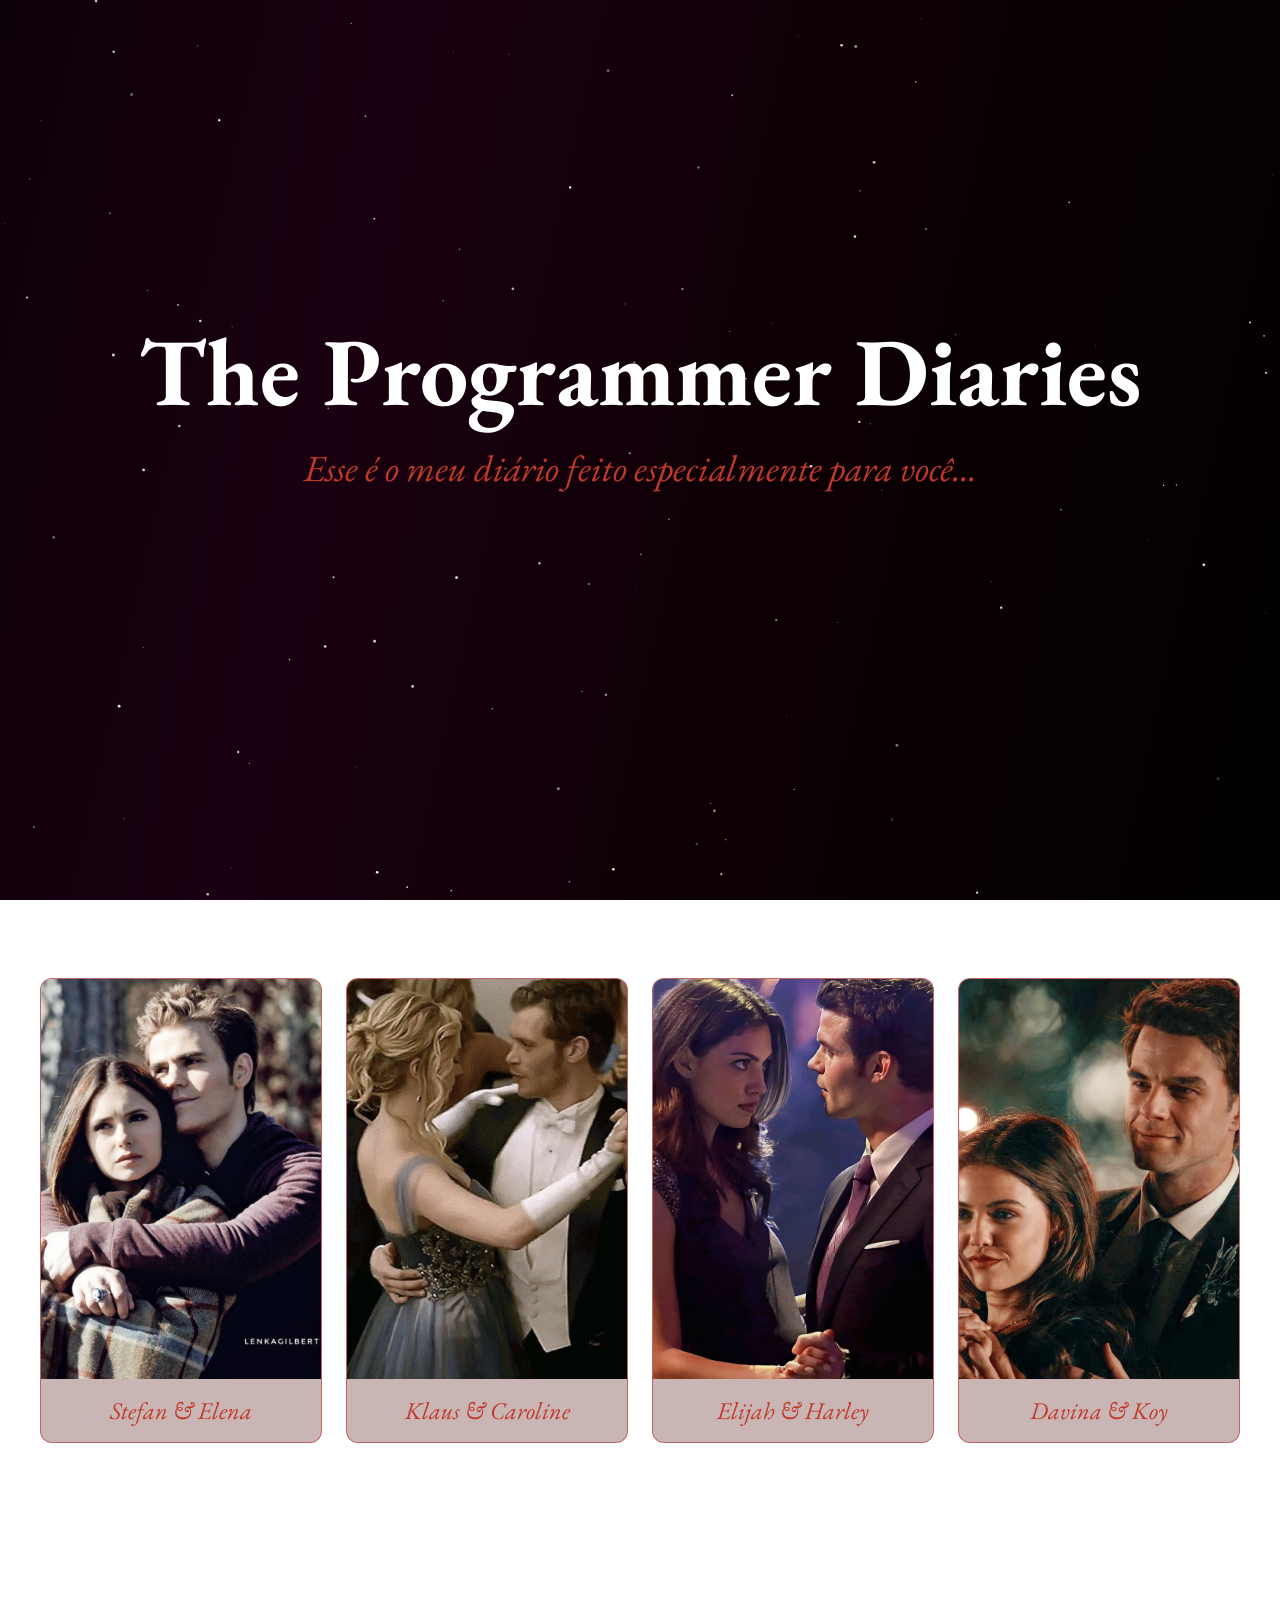
==== index.html @ 92561da3 "alteração para subir o site no ar" ====
<!DOCTYPE html>
    <html lang="pt-br">
    <head>
        <link href="https://fonts.googleapis.com/css2?family=Cormorant+Upright:ital,wght@0,400;1,400&display=swap" rel="stylesheet">
        <link rel="preconnect" href="https://fonts.googleapis.com">
        <link rel="preconnect" href="https://fonts.gstatic.com" crossorigin>
        <link href="https://fonts.googleapis.com/css2?family=EB+Garamond:ital,wght@0,400..800;1,400..800&display=swap" rel="stylesheet">
        <meta charset="UTF-8">
        <meta name="viewport" content="width=device-width, initial-scale=1.0">
        <title>The Vampire Diaries</title>
        <link rel="stylesheet" href="../style/style.css">
    </head>
    <body>
        <canvas id="canvas"></canvas>

        <div class="pagina">

            <div class="titulo">
                <h1>The Programmer Diaries</h1>
                <p class="subtitulo">Esse é o meu diário feito especialmente para você...</p>
            </div>

            <div class="cards">

                <div class="card" data-nome="Stefan & Elena" data-frase="Eu vivia como o Stefan, carregando uma eternidade de culpa, era algo que eu já havia aceitado e que viveria assim até o dia em que eu morresse. Mas você foi uma luz no fim do túnel, algo que me fez deixar meu lado estripador no passado e me fez querer retomar minha humanidade. " data-img="../src/aaeab589db3d82ce3978d9ee8c9a71b1.jpg">
                    <img src="../src/aaeab589db3d82ce3978d9ee8c9a71b1.jpg" alt="Stefan & Elena">
                    <div class="card-info">
                        <h2>Stefan & Elena</h2>
                    </div>
                </div>

                <div class="card" data-nome="Klaus & Caroline" data-frase="Eu vivia como o Klaus, com mais de mil anos de existência, fui um ser temido e poderoso, tive tudo a minha vontade... Até conhecer você. Percebi que não poderia tê-la como bem entendesse, precisaria mudar para algo melhor do que sou hoje, não como um ser sobrenatural, mas como um humano." data-img="../src/8bc960290d0fc2e37c0245216d3d1296.jpg">
                    <img src="../src/8bc960290d0fc2e37c0245216d3d1296.jpg" alt="Klaus & Caroline">
                    <div class="card-info">
                        <h2>Klaus & Caroline</h2>
                    </div>
                </div>

                <div class="card" data-nome="Elijah & Harley" data-frase="Eu vivia como o Elijah, o mais nobre entre os Originais. Vivi muito tempo transformando pessoas em peões e controlando minhas emoções, palavras e impulsos. Até conhecer você, que quebrou minha armadura aos poucos. Me vi me tornando algo novo que jamais poderia imaginar ser — você me ensinou a amar e a proteger aquilo que me é importante." data-img="../src/7e198089a83400742d4eca5a933eb7bc.jpg">
                    <img src="../src/7e198089a83400742d4eca5a933eb7bc.jpg" alt="Elijah & Hayley">
                    <div class="card-info">
                        <h2>Elijah & Harley</h2>
                    </div>
                </div>

                <div class="card" data-nome="Davina & Kol" data-frase="Eu vivia como o Kol, o Original problemático da família que ninguém levava a sério, vivi sendo uma pessoa em quem ninguém poderia sequer confiar. Mas ao te conhecer, percebi que não estava sozinho nesse mundo. Você enxergou um Kol que ninguém mais enxergaria — não o caos que sempre me acompanhava, mas a pessoa por trás dele, alguém que há muito tempo só queria ser amado e levado a sério." data-img="../src/e252a35f393a559283a7852877ebd807.jpg">
                    <img src="../src/e252a35f393a559283a7852877ebd807.jpg" alt="Davina & Kol">
                    <div class="card-info">
                        <h2>Davina & Koy</h2>
                    </div>
                </div>

            </div>

        </div>

        <div class="modal" id="modal">
            <div class="modal-conteudo">
                <button class="modal-fechar" id="modalFechar">✕</button>
                <img id="modalImg">
                <div class="modal-texto">
                    <h2 id="modalNome"></h2>
                    <p id="modalFrase"></p>
                </div>
            </div>
        </div>

        <script src="../backend/script.js"></script>
    </body>
    </html>
---- style/style.css ----
body {
    margin: 0;
    font-family: 'EB Garamond', serif;
    overflow-x: hidden;
}

canvas {
    position: fixed;
    top: 0;
    left: 0;
    width: 100%;
    height: 100%;
    z-index: 0;
}

.pagina {
    position: relative;
    z-index: 1;
    display: flex;
    flex-direction: column;
    align-items: center;
}

.titulo {
    margin-top: 40px;
    height: 80vh;
    display: flex;
    flex-direction: column;
    align-items: center;
    justify-content: center;
    text-align: center;
    padding: 0 20px;
    box-sizing: border-box;
}

.titulo h1 {
    color: #ffffff;
    font-size: 6rem;
    margin: 0 0 10px 0;
    opacity: 0;
    transform: translateY(-20px);
    transition: opacity 0.8s ease, transform 0.8s ease;
}

.titulo h1.visivel {
    opacity: 1;
    transform: translateY(0);
}

.subtitulo {
    color: #c0392b;
    font-size: 2.3rem;
    font-style: italic;
    margin: 0;
    opacity: 0;
    transform: translateY(-20px);
    transition: opacity 0.8s ease, transform 0.8s ease;
}

.subtitulo.visivel {
    opacity: 1;
    transform: translateY(0);
}

/* Cards */
.cards {
    min-height: 100vh;
    display: flex;
    flex-direction: row;
    align-items: center;
    justify-content: center;
    gap: 24px;
    width: 100%;
    padding: 60px 20px;
    box-sizing: border-box;
    flex-wrap: wrap;
}

.card {
    width: 280px;
    border: 1px solid rgba(180, 20, 20, 0.5);
    border-radius: 12px;
    overflow: hidden;
    background: rgba(80, 10, 10, 0.3);
    opacity: 0;
    transform: translateY(40px);
    transition: opacity 0.7s ease, transform 0.5s cubic-bezier(0.34, 1.56, 0.64, 1), border-color 0.3s ease, box-shadow 0.3s ease;
    cursor: pointer;
}

.card.visivel {
    opacity: 1;
    transform: translateY(0);
}

.card:hover {
    transform: translateY(-8px);
    border-color: rgba(200, 30, 30, 0.9);
}

.card.selecionado {
    transform: translateY(-20px) !important;
    border-color: rgba(200, 30, 30, 0.9);
    box-shadow: 0 0 30px rgba(180, 20, 20, 0.5);
}

.card img {
    width: 100%;
    height: 400px;
    object-fit: cover;
    display: block;
}

.card-info {
    padding: 16px;
    text-align: center;
}

.card-info h2 {
    color: #c0392b;
    margin: 0;
    font-size: 1.5rem;
    font-weight: 400;
    font-style: italic;
}



/* Modal */
.modal {
    position: fixed;
    top: 0;
    left: 0;
    width: 100%;
    height: 100%;
    background: rgba(0, 0, 0, 0);
    z-index: 10;
    display: flex;
    align-items: center;
    justify-content: center;
    pointer-events: none;
    transition: background 0.4s ease;
}

.modal.aberto {
    background: rgba(0, 0, 0, 0.85);
    pointer-events: all;
}

.modal-conteudo {
    position: relative;
    border: 1px solid rgba(180, 20, 20, 0.6);
    border-radius: 12px;
    overflow: hidden;
    background: rgba(20, 5, 5, 0.95);

    display: flex;
    flex-direction: row;

    width: 700px;          /* 🔥 tamanho FIXO */
    height: 600px;         /* 🔥 tamanho FIXO */

    opacity: 0;
    transform: scale(0.9);
    transition: all 0.4s cubic-bezier(0.34, 1.56, 0.64, 1);

    
    top: auto !important;
    left: auto !important;
    right: auto !important;
    bottom: auto !important;
}


.modal.aberto .modal-conteudo {
    opacity: 1;
}

.modal-fechar {
    position: absolute;
    top: 12px;
    right: 16px;
    background: none;
    border: none;
    color: #c0392b;
    font-size: 1.2rem;
    cursor: pointer;
    z-index: 1;
}

.modal-conteudo img {
    width: 50%;
    height: 100%;
    object-fit: cover;
}

.modal-conteudo h2 {
    color: #ffffff;
    font-size: 2.0rem;
    
    font-weight: bold;
    font-style: italic;
    margin: 20px 0 10px 0;
}

.modal-conteudo p {
    color: #c0392b;
    font-size: 1.3rem;
    font-style: italic;
    font-weight: bold;
    padding: 0 24px 28px 30px;
    margin: 0;
    line-height: 1.3;
}

.modal-texto {
    width: 50%;
    display: flex;
    flex-direction: column;
    align-items: center;
    justify-content: center;
    padding: 24px;
    box-sizing: border-box;
    text-align: center;
    overflow-y: auto;
}



/* Carta */
.carta-secao {
    min-height: 100vh;
    display: flex;
    align-items: center;
    justify-content: center;
    padding: 60px 20px;
    box-sizing: border-box;
}

.carta {
    width: 800px;
    min-height: 500px;
    background: #f5e6c8;
    border-radius: 4px;
    padding: 0px 60px;
    box-sizing: border-box;
    box-shadow: 0 0 40px rgba(0, 0, 0, 0.8), inset 0 0 80px rgba(180, 120, 50, 0.2);
    opacity: 0;
    transform: translateY(40px);
    transition: opacity 0.8s ease, transform 0.8s ease;
    background-image:
        repeating-linear-gradient(
            transparent,
            transparent 39px,
            rgba(180, 120, 50, 0.3) 39px,
            rgba(180, 120, 50, 0.3) 40px
        );
    line-height: 40px;
}

.carta.visivel {
    opacity: 1;
    transform: translateY(0);
}

.carta-texto {
    font-family: 'Cormorant Upright', serif;
    font-size: 1.4rem;
    color: #1a0000;
    line-height: 40px;
    margin: 0;
    padding-top: 8px;
    white-space: pre-wrap;
    font-style: italic;
}

/* Tablet */
@media (max-width: 1100px) {
    .titulo h1 {
        font-size: 4rem;
    }

    .subtitulo {
        font-size: 1.6rem;
    }

    .cards {
        gap: 16px;
    }

    .card {
        width: 220px;
    }

    .card img {
        height: 300px;
    }

    .carta {
        width: 90%;
        padding: 0 40px;
    }
}

/* Mobile */
@media (max-width: 768px) {
    .titulo h1 {
        font-size: 2.8rem;
    }

    .subtitulo {
        font-size: 1.2rem;
    }

    .cards {
        flex-direction: column;
        align-items: center;
        gap: 20px;
        min-height: unset;
        padding: 40px 20px;
    }

    .card {
        width: 85%;
        max-width: 360px;
    }

    .card img {
        height: 260px;
    }

    /* Modal em coluna no mobile */
    .modal-conteudo {
        flex-direction: column;
        width: 90% !important;
        height: auto !important;
        top: 50% !important;
        left: 50% !important;
        transform: translate(-50%, -50%) !important;
    }

    .modal-conteudo img {
        width: 100%;
        height: 220px;
    }

    .modal-texto {
        width: 100%;
        padding: 20px;
    }

    .modal-conteudo h2 {
        font-size: 1.4rem;
    }

    .modal-conteudo p {
        font-size: 1rem;
        padding: 0 16px 20px 16px;
    }

    .carta {
        width: 95%;
        padding: 0 24px;
    }

    .carta-texto {
        font-size: 1.1rem;
        line-height: 40px;
    }
}

/* Mobile pequeno */
@media (max-width: 480px) {
    .titulo h1 {
        font-size: 2rem;
    }

    .subtitulo {
        font-size: 1rem;
    }

    .card {
        width: 95%;
    }

    .carta-texto {
        font-size: 1rem;
    }
}
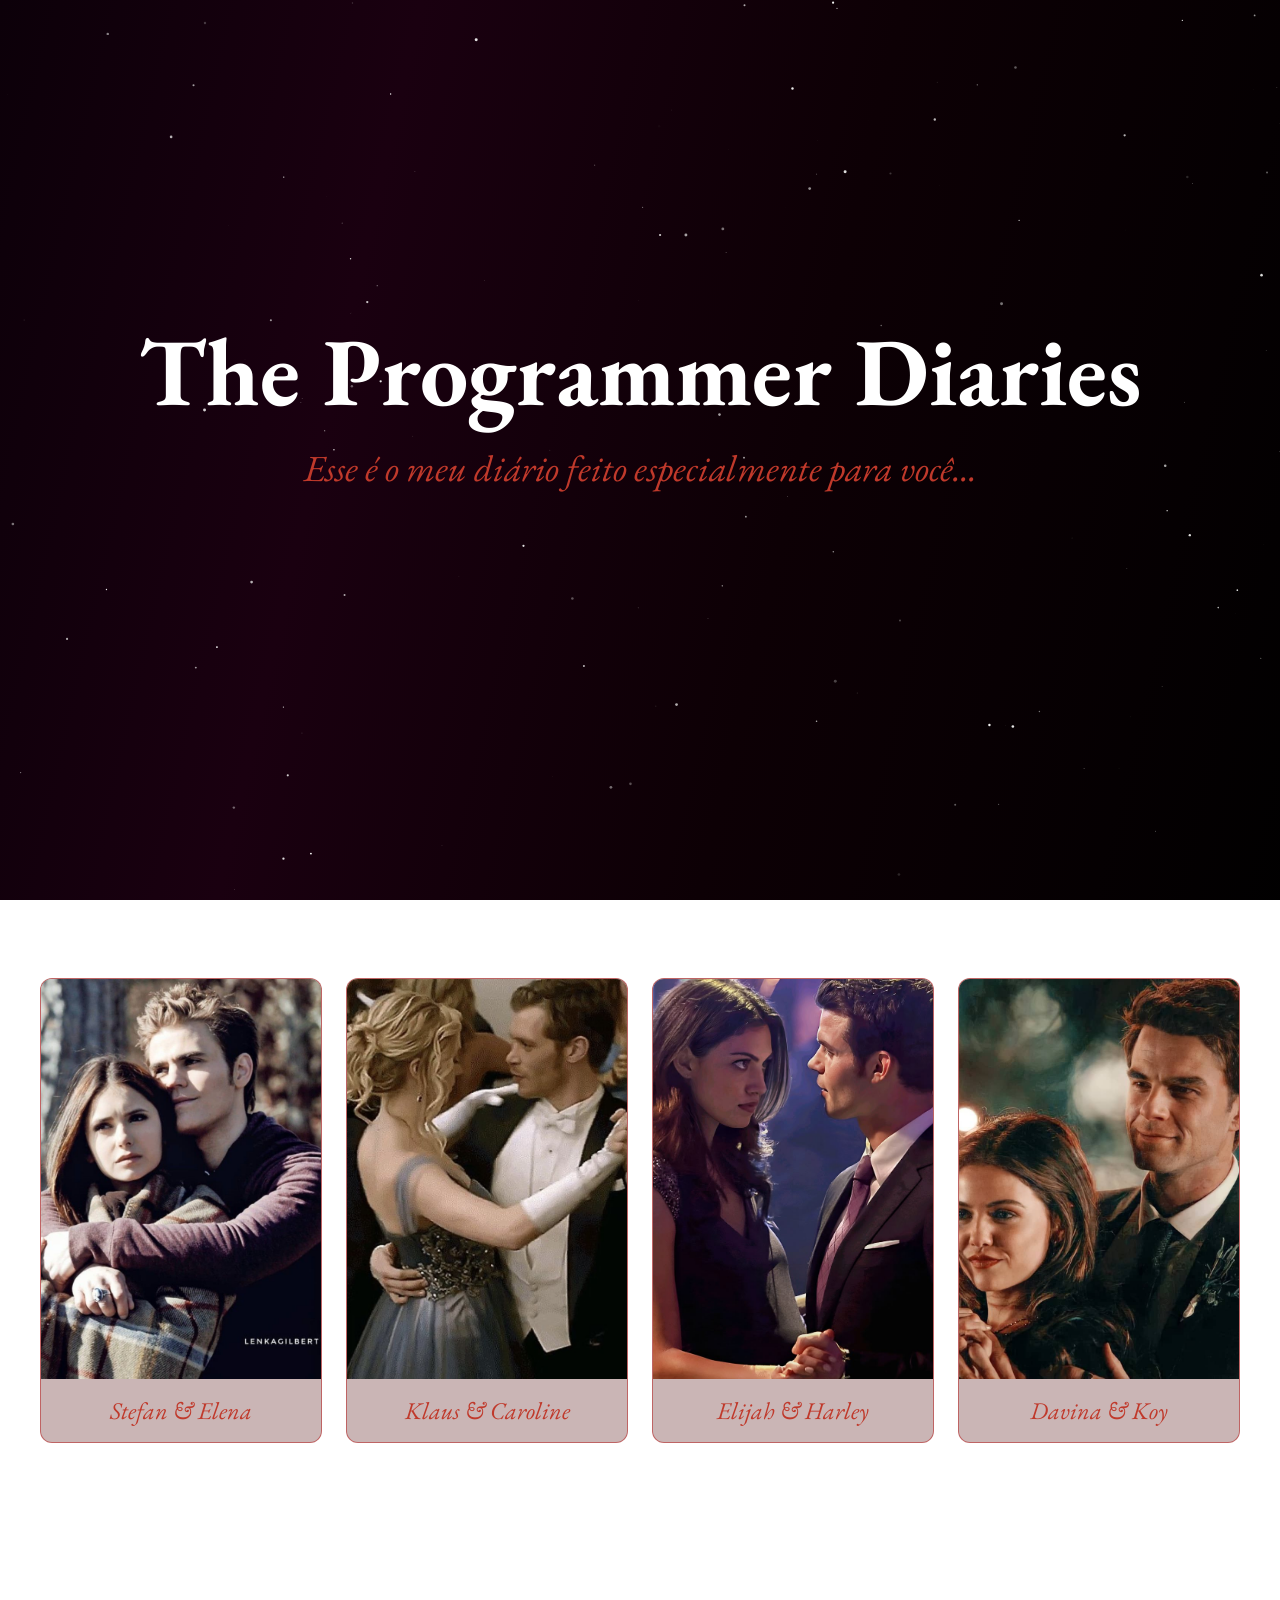
==== commit fd822acd: "pronto para subir" ====
--- a/index.html
+++ b/index.html
@@ -8,7 +8,7 @@
         <meta charset="UTF-8">
         <meta name="viewport" content="width=device-width, initial-scale=1.0">
         <title>The Vampire Diaries</title>
-        <link rel="stylesheet" href="../style/style.css">
+        <link rel="stylesheet" href="style.css">
     </head>
     <body>
         <canvas id="canvas"></canvas>
@@ -65,6 +65,6 @@
             </div>
         </div>
 
-        <script src="../backend/script.js"></script>
+        <script src="script.js"></script>
     </body>
     </html>
--- a/style.css
+++ b/style.css
@@ -0,0 +1,389 @@
+body {
+    margin: 0;
+    font-family: 'EB Garamond', serif;
+    overflow-x: hidden;
+}
+
+canvas {
+    position: fixed;
+    top: 0;
+    left: 0;
+    width: 100%;
+    height: 100%;
+    z-index: 0;
+}
+
+.pagina {
+    position: relative;
+    z-index: 1;
+    display: flex;
+    flex-direction: column;
+    align-items: center;
+}
+
+.titulo {
+    margin-top: 40px;
+    height: 80vh;
+    display: flex;
+    flex-direction: column;
+    align-items: center;
+    justify-content: center;
+    text-align: center;
+    padding: 0 20px;
+    box-sizing: border-box;
+}
+
+.titulo h1 {
+    color: #ffffff;
+    font-size: 6rem;
+    margin: 0 0 10px 0;
+    opacity: 0;
+    transform: translateY(-20px);
+    transition: opacity 0.8s ease, transform 0.8s ease;
+}
+
+.titulo h1.visivel {
+    opacity: 1;
+    transform: translateY(0);
+}
+
+.subtitulo {
+    color: #c0392b;
+    font-size: 2.3rem;
+    font-style: italic;
+    margin: 0;
+    opacity: 0;
+    transform: translateY(-20px);
+    transition: opacity 0.8s ease, transform 0.8s ease;
+}
+
+.subtitulo.visivel {
+    opacity: 1;
+    transform: translateY(0);
+}
+
+/* Cards */
+.cards {
+    min-height: 100vh;
+    display: flex;
+    flex-direction: row;
+    align-items: center;
+    justify-content: center;
+    gap: 24px;
+    width: 100%;
+    padding: 60px 20px;
+    box-sizing: border-box;
+    flex-wrap: wrap;
+}
+
+.card {
+    width: 280px;
+    border: 1px solid rgba(180, 20, 20, 0.5);
+    border-radius: 12px;
+    overflow: hidden;
+    background: rgba(80, 10, 10, 0.3);
+    opacity: 0;
+    transform: translateY(40px);
+    transition: opacity 0.7s ease, transform 0.5s cubic-bezier(0.34, 1.56, 0.64, 1), border-color 0.3s ease, box-shadow 0.3s ease;
+    cursor: pointer;
+}
+
+.card.visivel {
+    opacity: 1;
+    transform: translateY(0);
+}
+
+.card:hover {
+    transform: translateY(-8px);
+    border-color: rgba(200, 30, 30, 0.9);
+}
+
+.card.selecionado {
+    transform: translateY(-20px) !important;
+    border-color: rgba(200, 30, 30, 0.9);
+    box-shadow: 0 0 30px rgba(180, 20, 20, 0.5);
+}
+
+.card img {
+    width: 100%;
+    height: 400px;
+    object-fit: cover;
+    display: block;
+}
+
+.card-info {
+    padding: 16px;
+    text-align: center;
+}
+
+.card-info h2 {
+    color: #c0392b;
+    margin: 0;
+    font-size: 1.5rem;
+    font-weight: 400;
+    font-style: italic;
+}
+
+
+
+/* Modal */
+.modal {
+    position: fixed;
+    top: 0;
+    left: 0;
+    width: 100%;
+    height: 100%;
+    background: rgba(0, 0, 0, 0);
+    z-index: 10;
+    display: flex;
+    align-items: center;
+    justify-content: center;
+    pointer-events: none;
+    transition: background 0.4s ease;
+}
+
+.modal.aberto {
+    background: rgba(0, 0, 0, 0.85);
+    pointer-events: all;
+}
+
+.modal-conteudo {
+    position: relative;
+    border: 1px solid rgba(180, 20, 20, 0.6);
+    border-radius: 12px;
+    overflow: hidden;
+    background: rgba(20, 5, 5, 0.95);
+
+    display: flex;
+    flex-direction: row;
+
+    width: 700px;          /* 🔥 tamanho FIXO */
+    height: 600px;         /* 🔥 tamanho FIXO */
+
+    opacity: 0;
+    transform: scale(0.9);
+    transition: all 0.4s cubic-bezier(0.34, 1.56, 0.64, 1);
+
+    
+    top: auto !important;
+    left: auto !important;
+    right: auto !important;
+    bottom: auto !important;
+}
+
+
+.modal.aberto .modal-conteudo {
+    opacity: 1;
+}
+
+.modal-fechar {
+    position: absolute;
+    top: 12px;
+    right: 16px;
+    background: none;
+    border: none;
+    color: #c0392b;
+    font-size: 1.2rem;
+    cursor: pointer;
+    z-index: 1;
+}
+
+.modal-conteudo img {
+    width: 50%;
+    height: 100%;
+    object-fit: cover;
+}
+
+.modal-conteudo h2 {
+    color: #ffffff;
+    font-size: 2.0rem;
+    
+    font-weight: bold;
+    font-style: italic;
+    margin: 20px 0 10px 0;
+}
+
+.modal-conteudo p {
+    color: #c0392b;
+    font-size: 1.3rem;
+    font-style: italic;
+    font-weight: bold;
+    padding: 0 24px 28px 30px;
+    margin: 0;
+    line-height: 1.3;
+}
+
+.modal-texto {
+    width: 50%;
+    display: flex;
+    flex-direction: column;
+    align-items: center;
+    justify-content: center;
+    padding: 24px;
+    box-sizing: border-box;
+    text-align: center;
+    overflow-y: auto;
+}
+
+
+
+/* Carta */
+.carta-secao {
+    min-height: 100vh;
+    display: flex;
+    align-items: center;
+    justify-content: center;
+    padding: 60px 20px;
+    box-sizing: border-box;
+}
+
+.carta {
+    width: 800px;
+    min-height: 500px;
+    background: #f5e6c8;
+    border-radius: 4px;
+    padding: 0px 60px;
+    box-sizing: border-box;
+    box-shadow: 0 0 40px rgba(0, 0, 0, 0.8), inset 0 0 80px rgba(180, 120, 50, 0.2);
+    opacity: 0;
+    transform: translateY(40px);
+    transition: opacity 0.8s ease, transform 0.8s ease;
+    background-image:
+        repeating-linear-gradient(
+            transparent,
+            transparent 39px,
+            rgba(180, 120, 50, 0.3) 39px,
+            rgba(180, 120, 50, 0.3) 40px
+        );
+    line-height: 40px;
+}
+
+.carta.visivel {
+    opacity: 1;
+    transform: translateY(0);
+}
+
+.carta-texto {
+    font-family: 'Cormorant Upright', serif;
+    font-size: 1.4rem;
+    color: #1a0000;
+    line-height: 40px;
+    margin: 0;
+    padding-top: 8px;
+    white-space: pre-wrap;
+    font-style: italic;
+}
+
+/* Tablet */
+@media (max-width: 1100px) {
+    .titulo h1 {
+        font-size: 4rem;
+    }
+
+    .subtitulo {
+        font-size: 1.6rem;
+    }
+
+    .cards {
+        gap: 16px;
+    }
+
+    .card {
+        width: 220px;
+    }
+
+    .card img {
+        height: 300px;
+    }
+
+    .carta {
+        width: 90%;
+        padding: 0 40px;
+    }
+}
+
+/* Mobile */
+@media (max-width: 768px) {
+    .titulo h1 {
+        font-size: 2.8rem;
+    }
+
+    .subtitulo {
+        font-size: 1.2rem;
+    }
+
+    .cards {
+        flex-direction: column;
+        align-items: center;
+        gap: 20px;
+        min-height: unset;
+        padding: 40px 20px;
+    }
+
+    .card {
+        width: 85%;
+        max-width: 360px;
+    }
+
+    .card img {
+        height: 260px;
+    }
+
+    /* Modal em coluna no mobile */
+    .modal-conteudo {
+        flex-direction: column;
+        width: 90% !important;
+        height: auto !important;
+        top: 50% !important;
+        left: 50% !important;
+        transform: translate(-50%, -50%) !important;
+    }
+
+    .modal-conteudo img {
+        width: 100%;
+        height: 220px;
+    }
+
+    .modal-texto {
+        width: 100%;
+        padding: 20px;
+    }
+
+    .modal-conteudo h2 {
+        font-size: 1.4rem;
+    }
+
+    .modal-conteudo p {
+        font-size: 1rem;
+        padding: 0 16px 20px 16px;
+    }
+
+    .carta {
+        width: 95%;
+        padding: 0 24px;
+    }
+
+    .carta-texto {
+        font-size: 1.1rem;
+        line-height: 40px;
+    }
+}
+
+/* Mobile pequeno */
+@media (max-width: 480px) {
+    .titulo h1 {
+        font-size: 2rem;
+    }
+
+    .subtitulo {
+        font-size: 1rem;
+    }
+
+    .card {
+        width: 95%;
+    }
+
+    .carta-texto {
+        font-size: 1rem;
+    }
+}
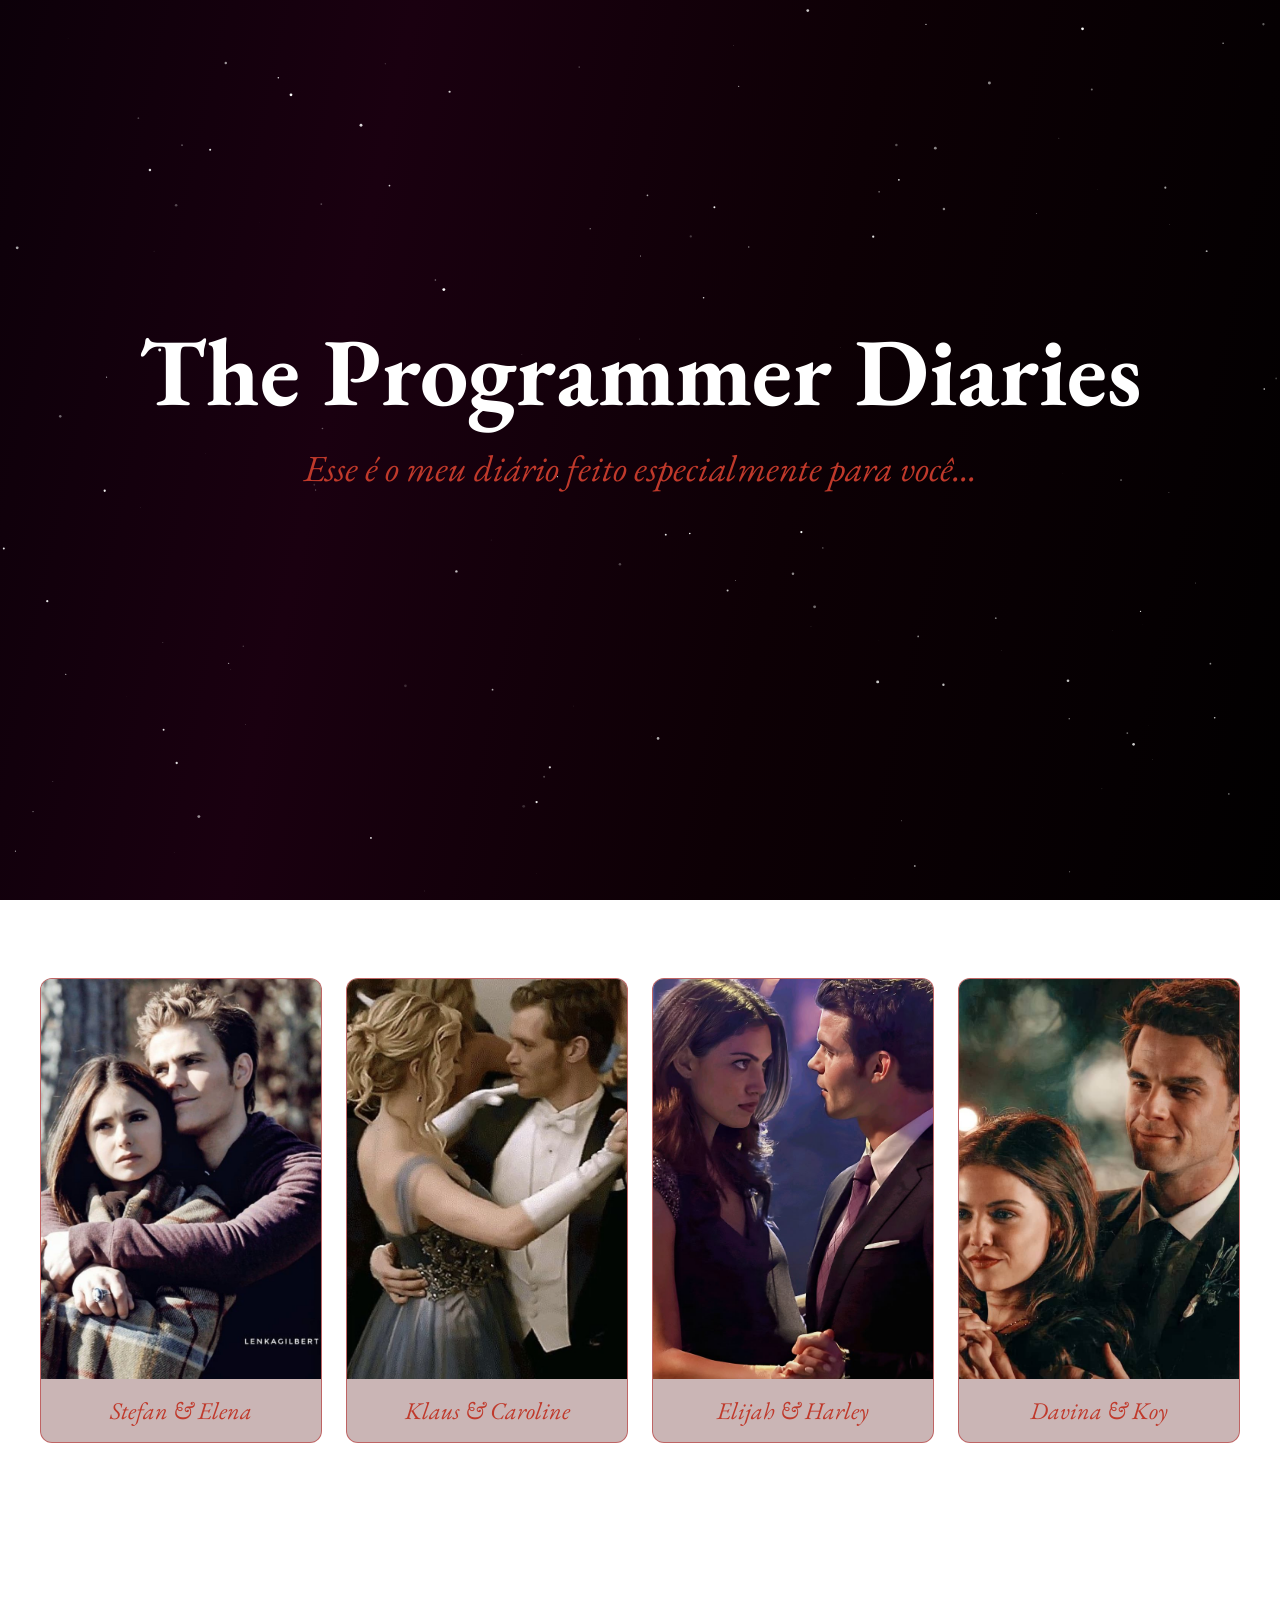
==== commit 354697f5: "imagens resolvidas" ====
--- a/index.html
+++ b/index.html
@@ -22,29 +22,29 @@
 
             <div class="cards">
 
-                <div class="card" data-nome="Stefan & Elena" data-frase="Eu vivia como o Stefan, carregando uma eternidade de culpa, era algo que eu já havia aceitado e que viveria assim até o dia em que eu morresse. Mas você foi uma luz no fim do túnel, algo que me fez deixar meu lado estripador no passado e me fez querer retomar minha humanidade. " data-img="../src/aaeab589db3d82ce3978d9ee8c9a71b1.jpg">
-                    <img src="../src/aaeab589db3d82ce3978d9ee8c9a71b1.jpg" alt="Stefan & Elena">
+                <div class="card" data-nome="Stefan & Elena" data-frase="Eu vivia como o Stefan, carregando uma eternidade de culpa, era algo que eu já havia aceitado e que viveria assim até o dia em que eu morresse. Mas você foi uma luz no fim do túnel, algo que me fez deixar meu lado estripador no passado e me fez querer retomar minha humanidade. " data-img="src/aaeab589db3d82ce3978d9ee8c9a71b1.jpg">
+                    <img src="src/aaeab589db3d82ce3978d9ee8c9a71b1.jpg" alt="Stefan & Elena">
                     <div class="card-info">
                         <h2>Stefan & Elena</h2>
                     </div>
                 </div>
 
-                <div class="card" data-nome="Klaus & Caroline" data-frase="Eu vivia como o Klaus, com mais de mil anos de existência, fui um ser temido e poderoso, tive tudo a minha vontade... Até conhecer você. Percebi que não poderia tê-la como bem entendesse, precisaria mudar para algo melhor do que sou hoje, não como um ser sobrenatural, mas como um humano." data-img="../src/8bc960290d0fc2e37c0245216d3d1296.jpg">
-                    <img src="../src/8bc960290d0fc2e37c0245216d3d1296.jpg" alt="Klaus & Caroline">
+                <div class="card" data-nome="Klaus & Caroline" data-frase="Eu vivia como o Klaus, com mais de mil anos de existência, fui um ser temido e poderoso, tive tudo a minha vontade... Até conhecer você. Percebi que não poderia tê-la como bem entendesse, precisaria mudar para algo melhor do que sou hoje, não como um ser sobrenatural, mas como um humano." data-img="src/8bc960290d0fc2e37c0245216d3d1296.jpg">
+                    <img src="src/8bc960290d0fc2e37c0245216d3d1296.jpg" alt="Klaus & Caroline">
                     <div class="card-info">
                         <h2>Klaus & Caroline</h2>
                     </div>
                 </div>
 
-                <div class="card" data-nome="Elijah & Harley" data-frase="Eu vivia como o Elijah, o mais nobre entre os Originais. Vivi muito tempo transformando pessoas em peões e controlando minhas emoções, palavras e impulsos. Até conhecer você, que quebrou minha armadura aos poucos. Me vi me tornando algo novo que jamais poderia imaginar ser — você me ensinou a amar e a proteger aquilo que me é importante." data-img="../src/7e198089a83400742d4eca5a933eb7bc.jpg">
-                    <img src="../src/7e198089a83400742d4eca5a933eb7bc.jpg" alt="Elijah & Hayley">
+                <div class="card" data-nome="Elijah & Harley" data-frase="Eu vivia como o Elijah, o mais nobre entre os Originais. Vivi muito tempo transformando pessoas em peões e controlando minhas emoções, palavras e impulsos. Até conhecer você, que quebrou minha armadura aos poucos. Me vi me tornando algo novo que jamais poderia imaginar ser — você me ensinou a amar e a proteger aquilo que me é importante." data-img="src/7e198089a83400742d4eca5a933eb7bc.jpg">
+                    <img src="src/7e198089a83400742d4eca5a933eb7bc.jpg" alt="Elijah & Hayley">
                     <div class="card-info">
                         <h2>Elijah & Harley</h2>
                     </div>
                 </div>
 
-                <div class="card" data-nome="Davina & Kol" data-frase="Eu vivia como o Kol, o Original problemático da família que ninguém levava a sério, vivi sendo uma pessoa em quem ninguém poderia sequer confiar. Mas ao te conhecer, percebi que não estava sozinho nesse mundo. Você enxergou um Kol que ninguém mais enxergaria — não o caos que sempre me acompanhava, mas a pessoa por trás dele, alguém que há muito tempo só queria ser amado e levado a sério." data-img="../src/e252a35f393a559283a7852877ebd807.jpg">
-                    <img src="../src/e252a35f393a559283a7852877ebd807.jpg" alt="Davina & Kol">
+                <div class="card" data-nome="Davina & Kol" data-frase="Eu vivia como o Kol, o Original problemático da família que ninguém levava a sério, vivi sendo uma pessoa em quem ninguém poderia sequer confiar. Mas ao te conhecer, percebi que não estava sozinho nesse mundo. Você enxergou um Kol que ninguém mais enxergaria — não o caos que sempre me acompanhava, mas a pessoa por trás dele, alguém que há muito tempo só queria ser amado e levado a sério." data-img="src/e252a35f393a559283a7852877ebd807.jpg">
+                    <img src="src/e252a35f393a559283a7852877ebd807.jpg" alt="Davina & Kol">
                     <div class="card-info">
                         <h2>Davina & Koy</h2>
                     </div>
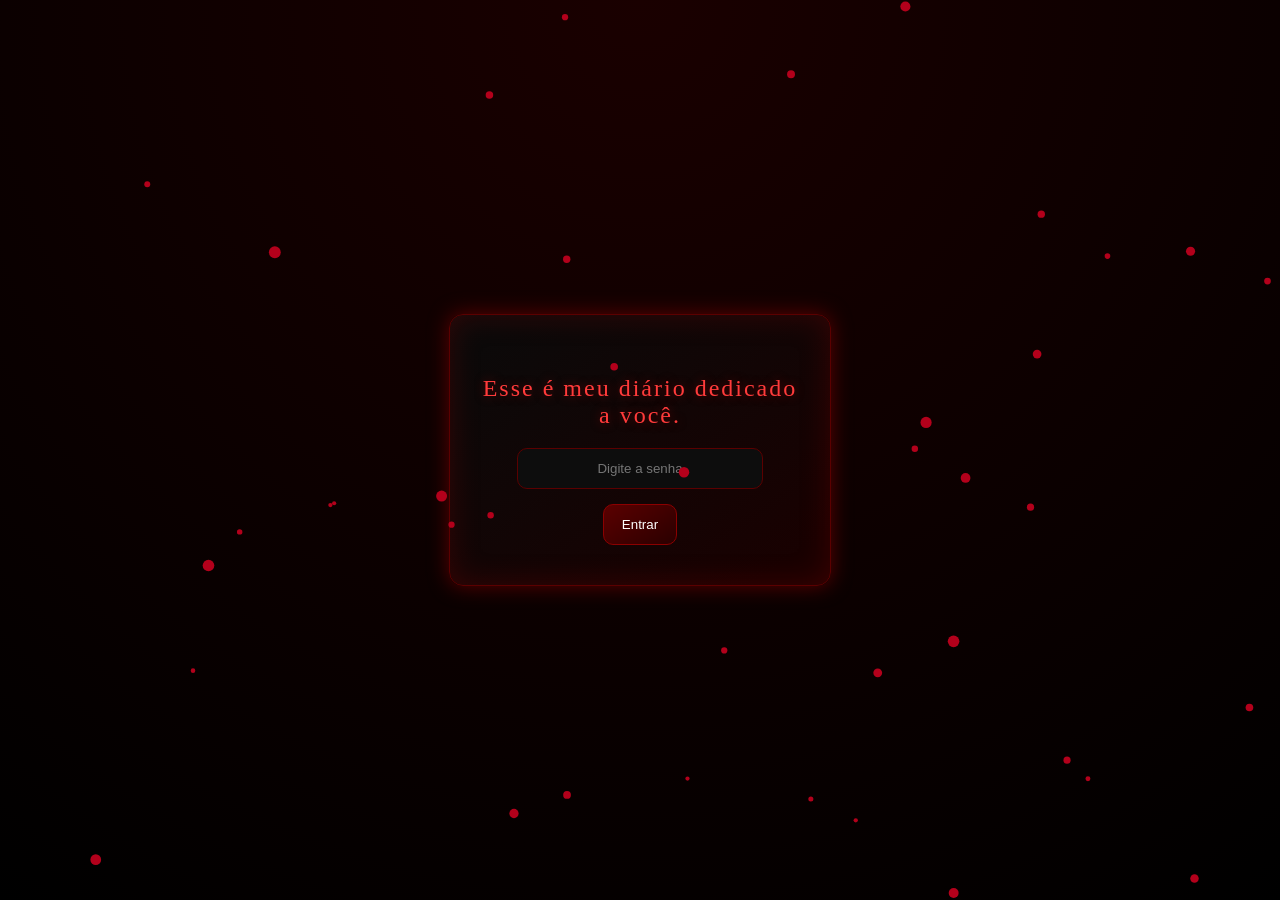
==== commit e7237d69: "teste 2" ====
--- a/index.html
+++ b/index.html
@@ -1,70 +1,60 @@
-    <!DOCTYPE html>
-    <html lang="pt-br">
-    <head>
-        <link href="https://fonts.googleapis.com/css2?family=Cormorant+Upright:ital,wght@0,400;1,400&display=swap" rel="stylesheet">
-        <link rel="preconnect" href="https://fonts.googleapis.com">
-        <link rel="preconnect" href="https://fonts.gstatic.com" crossorigin>
-        <link href="https://fonts.googleapis.com/css2?family=EB+Garamond:ital,wght@0,400..800;1,400..800&display=swap" rel="stylesheet">
-        <meta charset="UTF-8">
-        <meta name="viewport" content="width=device-width, initial-scale=1.0">
-        <title>The Vampire Diaries</title>
-        <link rel="stylesheet" href="style.css">
-    </head>
-    <body>
-        <canvas id="canvas"></canvas>
+<!DOCTYPE html>
+<html lang="pt-br">
+<head>
+    <meta charset="UTF-8">
+    <meta name="viewport" content="width=device-width, initial-scale=1.0">
+    <title>The Programmer Diaries</title>
 
-        <div class="pagina">
+    <link rel="stylesheet" href="/assets/menu.css">
+</head>
 
-            <div class="titulo">
-                <h1>The Programmer Diaries</h1>
-                <p class="subtitulo">Esse é o meu diário feito especialmente para você...</p>
+<body class="login-state">
+
+<canvas id="petalas"></canvas>
+
+<!-- LOGIN -->
+<div class="tela-login" id="login">
+    <h2>Esse é meu diário dedicado a você.</h2>
+
+    <input type="password" id="senha" placeholder="Digite a senha">
+
+    <button onclick="verificar()">Entrar</button>
+</div>
+
+<!-- LIVRO -->
+<div class="livro" id="livro">
+
+    <!-- CAPA -->
+    <div class="capa">
+        <h1 class="book-title">The Programmer Diaries</h1>
+        <p class="subtitulo">diário totalmente dedicado para minha futura esposa!</p>
+    </div>
+
+    <!-- CONTEÚDO -->
+    <div class="conteudo">
+
+        <div class="timeline">
+
+            <div class="entry" data-text="Comecei a escrever este diário. Ainda tudo é novo, mas sinto que isso vai crescer.">
+                <div class="ponto"></div>
+                <div class="date">Dia 3</div>
+                <div class="text"></div>
             </div>
 
-            <div class="cards">
-
-                <div class="card" data-nome="Stefan & Elena" data-frase="Eu vivia como o Stefan, carregando uma eternidade de culpa, era algo que eu já havia aceitado e que viveria assim até o dia em que eu morresse. Mas você foi uma luz no fim do túnel, algo que me fez deixar meu lado estripador no passado e me fez querer retomar minha humanidade. " data-img="src/aaeab589db3d82ce3978d9ee8c9a71b1.jpg">
-                    <img src="src/aaeab589db3d82ce3978d9ee8c9a71b1.jpg" alt="Stefan & Elena">
-                    <div class="card-info">
-                        <h2>Stefan & Elena</h2>
-                    </div>
-                </div>
-
-                <div class="card" data-nome="Klaus & Caroline" data-frase="Eu vivia como o Klaus, com mais de mil anos de existência, fui um ser temido e poderoso, tive tudo a minha vontade... Até conhecer você. Percebi que não poderia tê-la como bem entendesse, precisaria mudar para algo melhor do que sou hoje, não como um ser sobrenatural, mas como um humano." data-img="src/8bc960290d0fc2e37c0245216d3d1296.jpg">
-                    <img src="src/8bc960290d0fc2e37c0245216d3d1296.jpg" alt="Klaus & Caroline">
-                    <div class="card-info">
-                        <h2>Klaus & Caroline</h2>
-                    </div>
-                </div>
-
-                <div class="card" data-nome="Elijah & Harley" data-frase="Eu vivia como o Elijah, o mais nobre entre os Originais. Vivi muito tempo transformando pessoas em peões e controlando minhas emoções, palavras e impulsos. Até conhecer você, que quebrou minha armadura aos poucos. Me vi me tornando algo novo que jamais poderia imaginar ser — você me ensinou a amar e a proteger aquilo que me é importante." data-img="src/7e198089a83400742d4eca5a933eb7bc.jpg">
-                    <img src="src/7e198089a83400742d4eca5a933eb7bc.jpg" alt="Elijah & Hayley">
-                    <div class="card-info">
-                        <h2>Elijah & Harley</h2>
-                    </div>
-                </div>
-
-                <div class="card" data-nome="Davina & Kol" data-frase="Eu vivia como o Kol, o Original problemático da família que ninguém levava a sério, vivi sendo uma pessoa em quem ninguém poderia sequer confiar. Mas ao te conhecer, percebi que não estava sozinho nesse mundo. Você enxergou um Kol que ninguém mais enxergaria — não o caos que sempre me acompanhava, mas a pessoa por trás dele, alguém que há muito tempo só queria ser amado e levado a sério." data-img="src/e252a35f393a559283a7852877ebd807.jpg">
-                    <img src="src/e252a35f393a559283a7852877ebd807.jpg" alt="Davina & Kol">
-                    <div class="card-info">
-                        <h2>Davina & Koy</h2>
-                    </div>
-                </div>
-
+            <div class="entry" data-text="As páginas começaram a ganhar forma. O projeto já parece vivo.">
+                <div class="ponto"></div>
+                <div class="date">Dia 19</div>
+                <div class="text"></div>
             </div>
 
         </div>
 
-        <div class="modal" id="modal">
-            <div class="modal-conteudo">
-                <button class="modal-fechar" id="modalFechar">✕</button>
-                <img id="modalImg">
-                <div class="modal-texto">
-                    <h2 id="modalNome"></h2>
-                    <p id="modalFrase"></p>
-                </div>
-            </div>
-        </div>
+    </div>
 
-        <script src="script.js"></script>
-    </body>
-    </html>+    <a href="capitulo1.html">aaaa</a>
+
+</div>
+
+<script src="/assets/menu.js"></script>
+</body>
+</html>
--- a/assets/menu.css
+++ b/assets/menu.css
@@ -0,0 +1,235 @@
+body {
+    margin: 0;
+    min-height: 100vh;
+
+    background: radial-gradient(circle at top, #1a0000, #000000);
+    font-family: Georgia, serif;
+    color: #f5f5f5;
+
+    overflow-x: hidden;
+}
+
+/* LOGIN */
+body.login-state{
+    display: flex;
+    justify-content: center;
+    align-items: center;
+    overflow: hidden;
+}
+
+/* LIVRO */
+body.book-state{
+    display: block;
+    overflow-y: auto;
+}
+
+/* CANVAS */
+#petalas{
+    position: fixed;
+    inset: 0;
+    width: 100%;
+    height: 100%;
+    pointer-events: none;
+    z-index: 0;
+}
+
+/* LOGIN BOX */
+.tela-login{
+    width: 320px;
+    padding: 40px 30px;
+
+    background: linear-gradient(145deg, #0a0a0a, #1a0000);
+    border: 1px solid #5b0000;
+    border-radius: 14px;
+
+    box-shadow:
+        0 0 20px #5b0000,
+        inset 0 0 30px rgba(139, 0, 0, 0.3);
+
+    text-align: center;
+}
+
+/* LOGIN TEXT */
+h2{
+    color: #ff3b3b;
+    text-shadow: 0 0 10px #5b0000;
+    letter-spacing: 2px;
+    font-weight: normal;
+}
+
+/* INPUT */
+input{
+    padding: 12px;
+    border-radius: 10px;
+    border: 1px solid #5b0000;
+    width: 220px;
+    text-align: center;
+    background: #0d0d0d;
+    color: #fff;
+}
+
+/* BUTTON */
+button{
+    margin-top: 15px;
+    padding: 12px 18px;
+
+    cursor: pointer;
+    background: linear-gradient(145deg, #5b0000, #2a0000);
+    color: white;
+
+    border: 1px solid #8b0000;
+    border-radius: 10px;
+
+    transition: 0.3s;
+}
+
+button:hover{
+    background: #8b0000;
+    box-shadow: 0 0 20px #8b0000;
+}
+
+/* LIVRO */
+.livro{
+    display: none;
+
+    position: relative;
+    z-index: 2;
+
+    width: 100%;
+    max-width: 800px;
+    margin: 0 auto;
+
+    text-align: center;
+}
+
+/* CAPA */
+.capa{
+    height: 100vh;
+
+    display: flex;
+    flex-direction: column;
+    justify-content: center;
+    align-items: center;
+
+    transition: 0.8s ease;
+
+    opacity: 0;
+    transform: translateY(30px);
+}
+
+.capa.show{
+    opacity: 1;
+    transform: translateY(0);
+}
+
+.capa.hide{
+    opacity: 0;
+    transform: translateY(-40px);
+}
+
+/* TITULO */
+.book-title{
+    font-size: 80px;
+    margin: 0;
+
+    animation: softGlow 6s infinite;
+}
+
+/* SUBTITULO */
+.subtitulo{
+    margin-top: 10px;
+    font-size: 1.3rem;
+    font-style: italic;
+    color: #c0392b;
+}
+
+/* CONTEÚDO */
+.conteudo{
+    min-height: 100vh;
+}
+
+/* TIMELINE */
+.timeline{
+    position: relative;
+    display: flex;
+    flex-direction: row;
+    justify-content: center;
+    align-items: center;
+    gap: 120px;
+    margin-top: 80px;
+    padding: 60px 40px;
+}
+
+.timeline::before{
+    content: "";
+    position: absolute;
+    top: 41%;
+    left: 5%;
+    width: 90%;
+    height: 2px;
+    background: #5b0000;
+    transform: translateY(-50%);
+    z-index: 0;
+}
+
+.entry{
+    position: relative;
+    display: flex;
+    flex-direction: column;
+    align-items: center;
+    z-index: 1;
+    cursor: pointer;
+    opacity: 0;
+    transform: translateY(20px);
+    transition: 0.9s ease;
+}
+
+.entry.show{
+    opacity: 1;
+    transform: translateY(0);
+}
+
+.ponto{
+    width: 16px;
+    height: 16px;
+    background: #8b0000;
+    border-radius: 50%;
+    box-shadow: 0 0 12px #5b0000;
+    transition: 0.3s;
+}
+
+.entry:hover .ponto{
+    background: #ff3b3b;
+    box-shadow: 0 0 20px #ff3b3b;
+}
+
+.date{
+    margin-top: 12px;
+    font-weight: bold;
+    color: #ff3b3b;
+    letter-spacing: 2px;
+    font-size: 1rem;
+}
+
+.text{
+    position: absolute;
+    bottom: 70px;
+    width: 200px;
+    text-align: center;
+    color: #f5f5f5;
+    font-size: 0.95rem;
+    line-height: 1.7;
+    opacity: 0;
+    transition: opacity 0.5s ease;
+    pointer-events: none;
+}
+
+.entry:hover .text{
+    opacity: 0.9;
+}
+
+/* ANIMAÇÃO GLOW */
+@keyframes softGlow{
+    0%,100% { text-shadow: 0 0 10px #5b0000; }
+    50% { text-shadow: 0 0 18px #8b0000; }
+}
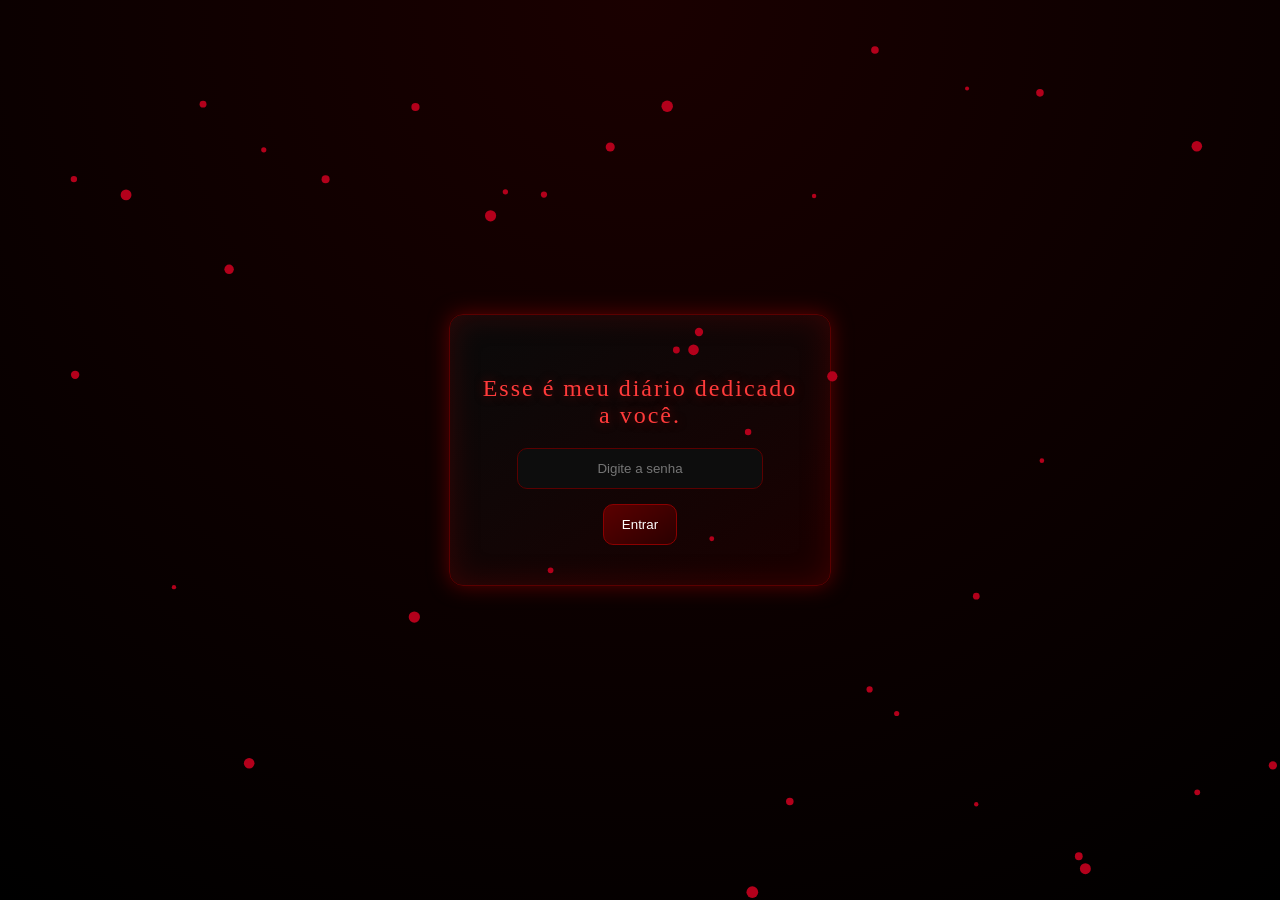
==== commit 18cbefb0: "teste 3" ====
--- a/index.html
+++ b/index.html
@@ -5,7 +5,7 @@
     <meta name="viewport" content="width=device-width, initial-scale=1.0">
     <title>The Programmer Diaries</title>
 
-    <link rel="stylesheet" href="/assets/menu.css">
+    <link rel="stylesheet" href="assets/menu.css">
 </head>
 
 <body class="login-state">
@@ -55,6 +55,6 @@
 
 </div>
 
-<script src="/assets/menu.js"></script>
+<script src="assets/menu.js"></script>
 </body>
 </html>
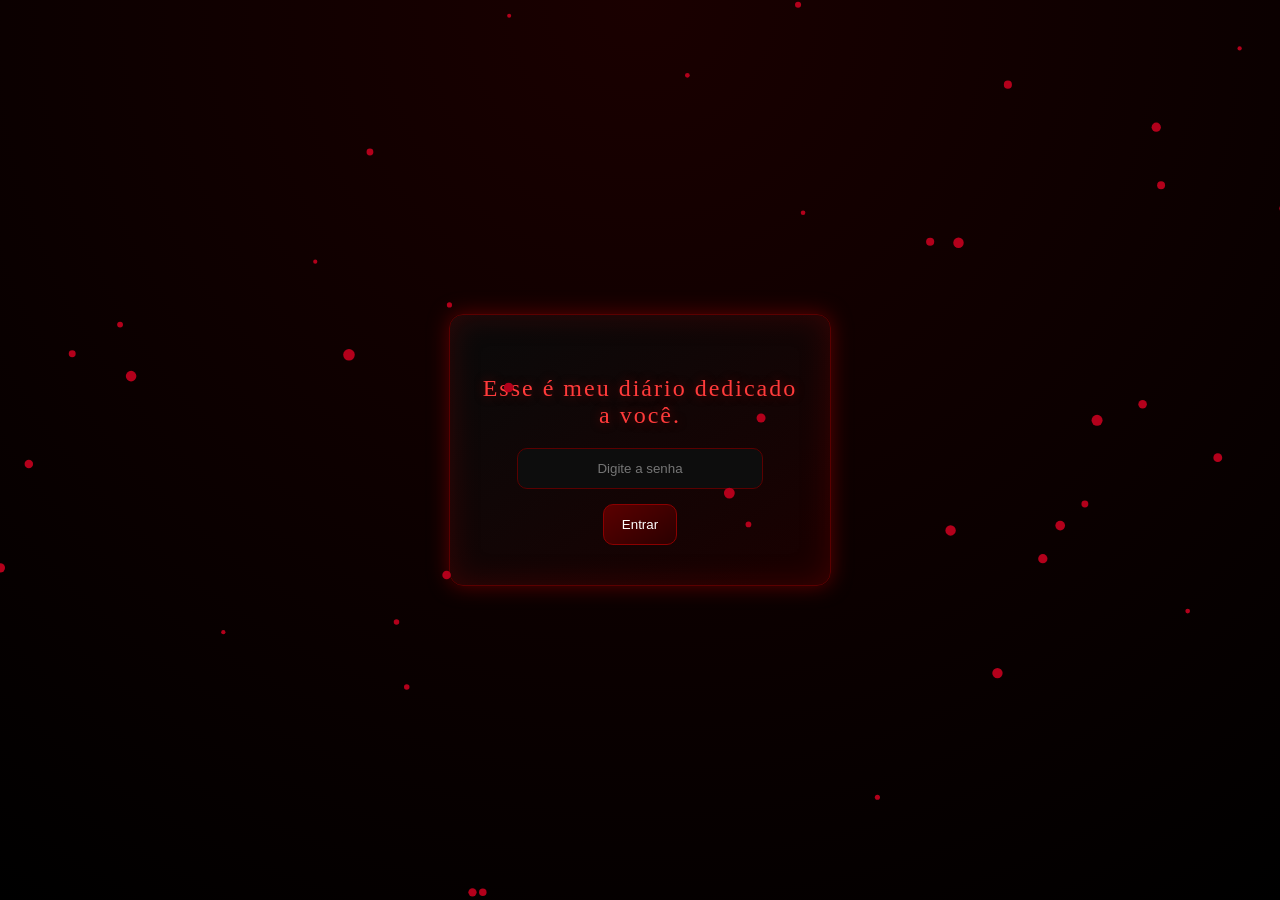
==== commit 86e0c40c: "correção do link a para o capitulo1" ====
--- a/index.html
+++ b/index.html
@@ -51,7 +51,7 @@
 
     </div>
 
-    <a href="capitulo1.html">aaaa</a>
+    <a href="livro/capitulo1.html">aaaa</a>
 
 </div>
 
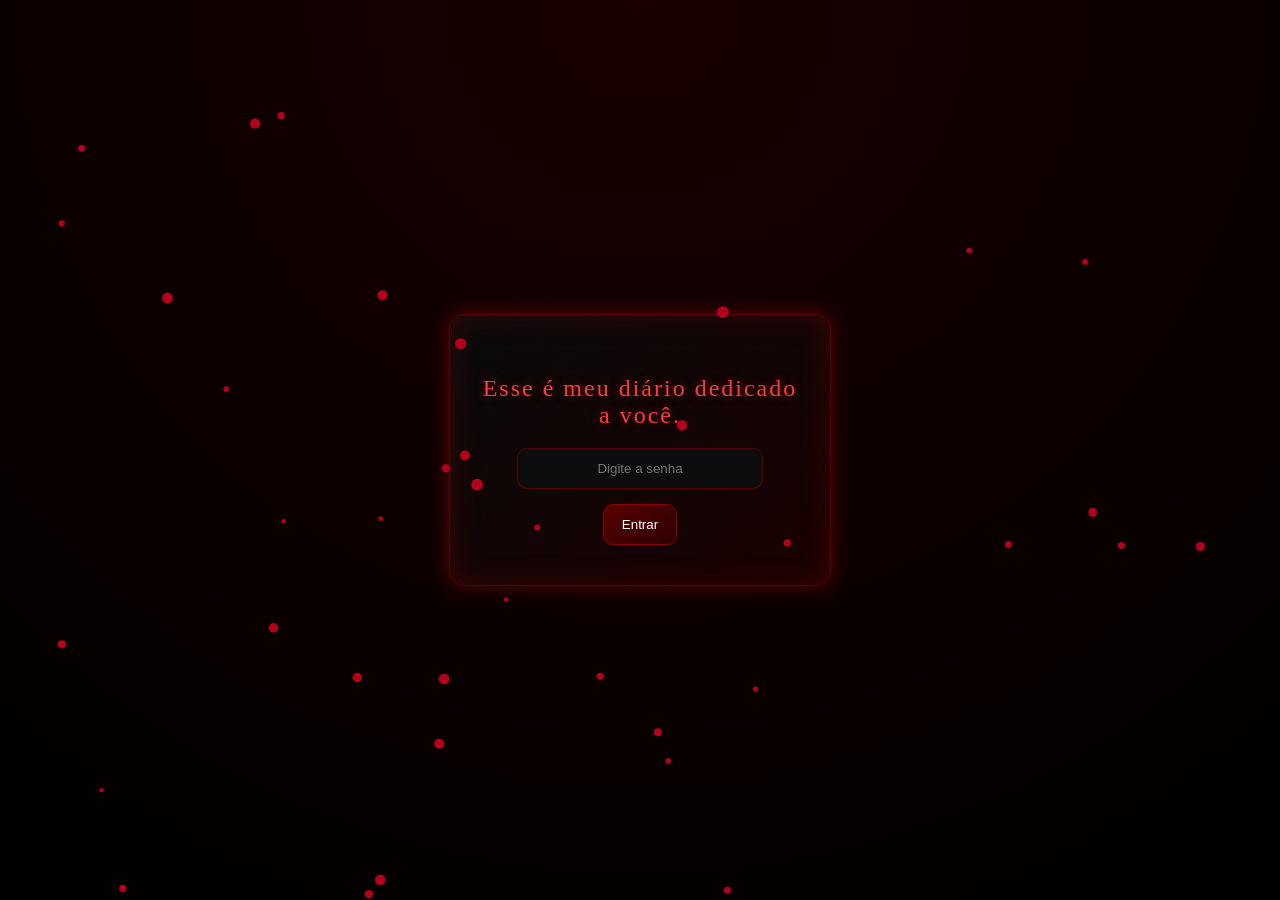
==== commit a24742fb: "backup com alterações" ====
--- a/index.html
+++ b/index.html
@@ -27,7 +27,7 @@
     <!-- CAPA -->
     <div class="capa">
         <h1 class="book-title">The Programmer Diaries</h1>
-        <p class="subtitulo">diário totalmente dedicado para minha futura esposa!</p>
+        <p class="subtitulo">diário totalmente dedicado a você gatinha! <br> </p>
     </div>
 
     <!-- CONTEÚDO -->
@@ -50,8 +50,18 @@
         </div>
 
     </div>
-
-    <a href="livro/capitulo1.html">aaaa</a>
+    
+    <div class="paginas">
+        <h2 class="paginas-titulo">Capítulos</h2>
+        <div class="livro-grid">
+            <a class="pagina" href="livro/capitulo1.html">
+                <div class="pagina-dobra"></div>
+                <div class="pagina-numero">01</div>
+                <div class="pagina-titulo">Capítulo 1</div>
+                <div class="pagina-desc">O começo de tudo.</div>
+            </a>
+        </div>
+    </div>
 
 </div>
 
--- a/assets/menu.css
+++ b/assets/menu.css
@@ -232,4 +232,136 @@
 @keyframes softGlow{
     0%,100% { text-shadow: 0 0 10px #5b0000; }
     50% { text-shadow: 0 0 18px #8b0000; }
+}
+
+
+
+/* PAGINAS */
+.paginas{
+    padding: 80px 20px 160px;
+    text-align: center;
+}
+
+.paginas-titulo{
+    font-size: 1.5rem;
+    color: #ff3b3b;
+    letter-spacing: 3px;
+    font-weight: normal;
+    margin-bottom: 50px;
+    text-shadow: 0 0 10px #5b0000;
+
+    opacity: 0;
+    transform: translateY(30px);
+    transition: 0.8s ease;
+}
+
+.paginas-titulo.show{
+    opacity: 1;
+    transform: translateY(0);
+}
+
+.paginas-titulo.hide{
+    opacity: 0;
+    transform: translateY(30px);
+}
+
+.livro-grid{
+    display: flex;
+    flex-wrap: wrap;
+    justify-content: center;
+    gap: 30px;
+}
+
+.pagina{
+    position: relative;
+    width: 200px;
+    height: 260px;
+
+    background: linear-gradient(160deg, #110000, #0a0a0a);
+    border: 1px solid #3a0000;
+    border-left: 4px solid #8b0000;
+    border-radius: 4px 12px 12px 4px;
+
+    text-decoration: none;
+    color: #f5f5f5;
+
+    display: flex;
+    flex-direction: column;
+    justify-content: center;
+    align-items: center;
+    gap: 14px;
+
+    box-shadow:
+        -4px 4px 20px rgba(0,0,0,0.7),
+        inset -3px 0 10px rgba(91,0,0,0.15),
+        0 0 0px #8b0000;
+
+    transition: 0.4s ease;
+
+    opacity: 0;
+    transform: translateY(40px);
+}
+
+.pagina.show{
+    opacity: 1;
+    transform: translateY(0);
+}
+
+.pagina.hide{
+    opacity: 0;
+    transform: translateY(40px);
+}
+
+.pagina:hover{
+    transform: translateY(-8px) rotate(1deg);
+    box-shadow:
+        -6px 10px 30px rgba(139,0,0,0.5),
+        0 0 20px rgba(139,0,0,0.2);
+    border-color: #8b0000;
+    border-left-color: #ff3b3b;
+}
+
+.pagina-dobra{
+    position: absolute;
+    top: 0;
+    right: 0;
+    width: 0;
+    height: 0;
+    border-style: solid;
+    border-width: 0 22px 22px 0;
+    border-color: transparent #0d0000 transparent transparent;
+    filter: drop-shadow(-2px 2px 3px rgba(0,0,0,0.5));
+}
+
+.pagina-numero{
+    font-size: 2.2rem;
+    color: #5b0000;
+    font-weight: bold;
+    text-shadow: 0 0 10px #3a0000;
+    transition: 0.3s;
+}
+
+.pagina:hover .pagina-numero{
+    color: #8b0000;
+    text-shadow: 0 0 15px #8b0000;
+}
+
+.pagina-titulo{
+    color: #ff3b3b;
+    font-size: 0.9rem;
+    letter-spacing: 1px;
+}
+
+.pagina-desc{
+    color: #777;
+    font-size: 0.8rem;
+    font-style: italic;
+    text-align: center;
+    padding: 0 10px;
+    line-height: 1.5;
+    transition: 0.3s;
+}
+
+.pagina:hover .pagina-desc{
+    color: #aaa;
 }
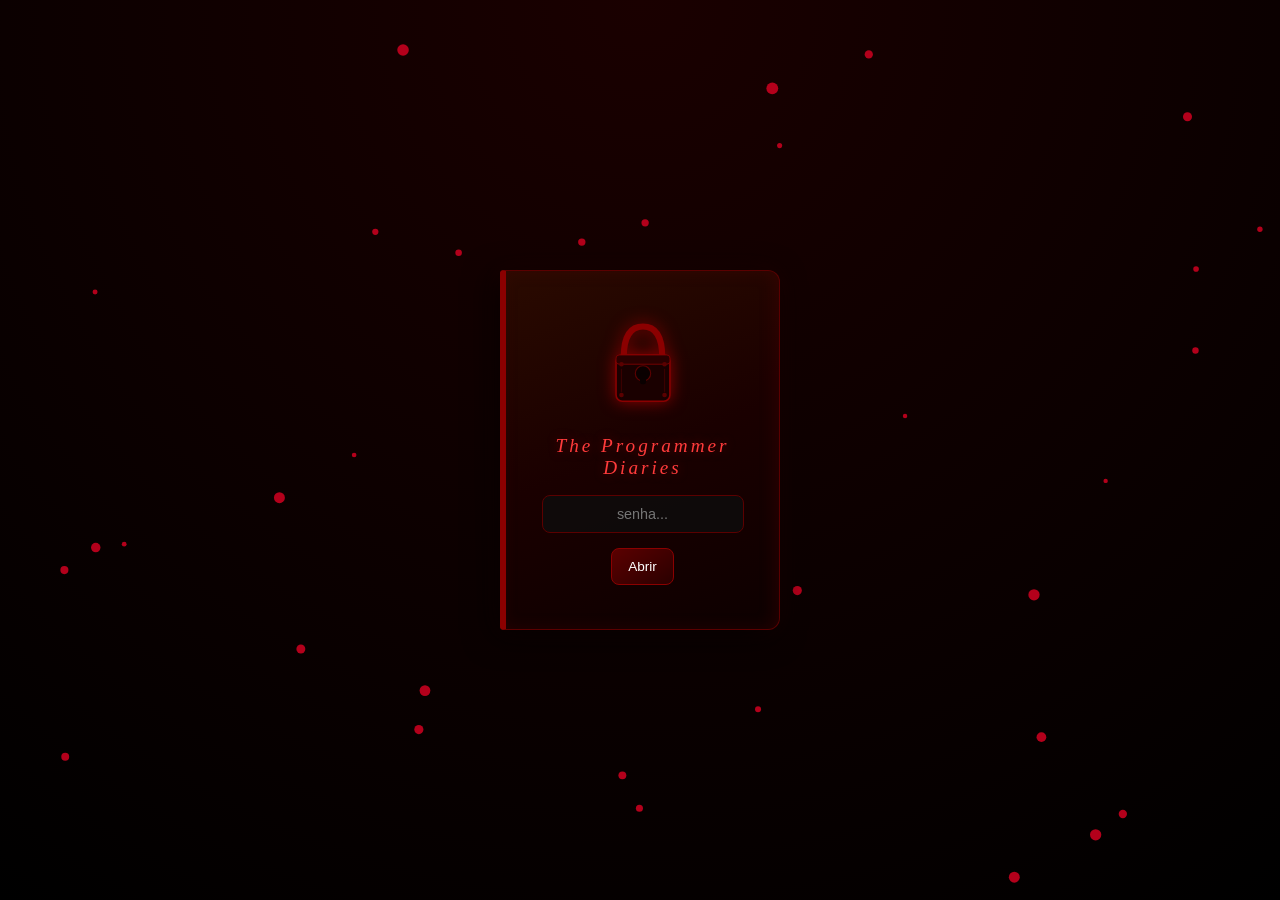
==== commit 14257158: "Projeto quase pronto" ====
--- a/index.html
+++ b/index.html
@@ -5,7 +5,7 @@
     <meta name="viewport" content="width=device-width, initial-scale=1.0">
     <title>The Programmer Diaries</title>
 
-    <link rel="stylesheet" href="assets/menu.css">
+    <link rel="stylesheet" href="assets/index.css">
 </head>
 
 <body class="login-state">
@@ -14,11 +14,36 @@
 
 <!-- LOGIN -->
 <div class="tela-login" id="login">
-    <h2>Esse é meu diário dedicado a você.</h2>
-
-    <input type="password" id="senha" placeholder="Digite a senha">
-
-    <button onclick="verificar()">Entrar</button>
+    <div class="livro-lombada"></div>
+    <div class="livro-capa" id="livroCapa">
+        <div class="cadeado" id="cadeado">
+            <svg viewBox="0 0 100 130" xmlns="http://www.w3.org/2000/svg" width="80" height="100">
+                <!-- ARCO -->
+                <path d="M25 55 Q25 15 50 15 Q75 15 75 55" fill="none" stroke="#8b0000" stroke-width="8" stroke-linecap="round"/>
+                <!-- CORPO -->
+                <rect x="15" y="52" width="70" height="60" rx="8" ry="8" fill="#1a0000" stroke="#8b0000" stroke-width="2"/>
+                <!-- DETALHE SUPERIOR -->
+                <rect x="15" y="52" width="70" height="12" rx="4" ry="4" fill="#2a0000" stroke="#8b0000" stroke-width="1"/>
+                <!-- BURACO DA FECHADURA -->
+                <circle cx="50" cy="76" r="10" fill="#0a0000" stroke="#5b0000" stroke-width="1.5"/>
+                <!-- BURACO INFERIOR -->
+                <rect x="46" y="76" width="8" height="14" rx="3" fill="#0a0000"/>
+                <!-- DETALHES LATERAIS -->
+                <line x1="22" y1="70" x2="22" y2="100" stroke="#3a0000" stroke-width="1.5"/>
+                <line x1="78" y1="70" x2="78" y2="100" stroke="#3a0000" stroke-width="1.5"/>
+                <!-- REBITES -->
+                <circle cx="22" cy="64" r="3" fill="#5b0000"/>
+                <circle cx="78" cy="64" r="3" fill="#5b0000"/>
+                <circle cx="22" cy="104" r="3" fill="#5b0000"/>
+                <circle cx="78" cy="104" r="3" fill="#5b0000"/>
+            </svg>
+        </div>
+        <div class="livro-titulo-login">The Programmer<br>Diaries</div>
+        <div class="login-form">
+            <input type="password" id="senha" placeholder="senha...">
+            <button onclick="verificar()">Abrir</button>
+        </div>
+    </div>
 </div>
 
 <!-- LIVRO -->
@@ -60,11 +85,19 @@
                 <div class="pagina-titulo">Capítulo 1</div>
                 <div class="pagina-desc">O começo de tudo.</div>
             </a>
+            <a class="pagina" href="livro/capitulo2.html">
+                <div class="pagina-dobra"></div>
+                <div class="pagina-numero">02</div>
+                <div class="pagina-titulo">Capítulo 2</div>
+                <div class="pagina-desc"></div>
+            </a>
         </div>
     </div>
 
+    
+
 </div>
 
-<script src="assets/menu.js"></script>
+<script src="assets/index.js"></script>
 </body>
 </html>
--- a/assets/index.css
+++ b/assets/index.css
@@ -0,0 +1,416 @@
+body {
+    margin: 0;
+    min-height: 100vh;
+    background: radial-gradient(circle at top, #1a0000, #000000);
+    font-family: Georgia, serif;
+    color: #f5f5f5;
+    overflow-x: hidden;
+}
+
+/* LOGIN */
+body.login-state{
+    display: flex;
+    justify-content: center;
+    align-items: center;
+    overflow: hidden;
+}
+
+/* LIVRO */
+body.book-state{
+    display: block;
+    overflow-y: auto;
+}
+
+/* CANVAS */
+#petalas{
+    position: fixed;
+    inset: 0;
+    width: 100%;
+    height: 100%;
+    pointer-events: none;
+    z-index: 0;
+}
+
+/* LOGIN LIVRO */
+.tela-login{
+    position: relative;
+    width: 280px;
+    height: 360px;
+    cursor: pointer;
+    perspective: 1000px;
+    z-index: 10;
+}
+
+.livro-capa{
+    position: absolute;
+    inset: 0;
+    background: linear-gradient(160deg, #2a0a00, #1a0000, #0d0000);
+    border: 1px solid #5b0000;
+    border-left: 6px solid #8b0000;
+    border-radius: 4px 12px 12px 4px;
+    box-shadow:
+        -6px 6px 30px rgba(0,0,0,0.8),
+        inset -4px 0 15px rgba(91,0,0,0.3),
+        0 0 25px rgba(91,0,0,0.2);
+    display: flex;
+    flex-direction: column;
+    justify-content: center;
+    align-items: center;
+    gap: 16px;
+    transform-origin: left center;
+    transition: transform 1.2s ease, opacity 0.8s ease;
+}
+
+.livro-capa.abrir{
+    transform: rotateY(-160deg);
+    opacity: 0;
+}
+
+.livro-titulo-login{
+    font-size: 1.2rem;
+    color: #ff3b3b;
+    letter-spacing: 3px;
+    text-align: center;
+    text-shadow: 0 0 10px #5b0000;
+    font-style: italic;
+    padding: 0 20px;
+}
+
+.cadeado{
+    transition: 0.5s;
+    filter: drop-shadow(0 0 8px #8b0000);
+}
+
+.cadeado.aberto{
+    transform: translateY(-5px);
+    filter: drop-shadow(0 0 15px #ff3b3b);
+}
+
+.cadeado.aberto svg path,
+.cadeado.aberto svg rect,
+.cadeado.aberto svg circle,
+.cadeado.aberto svg line{
+    stroke: #ff3b3b;
+    transition: 0.5s;
+}
+
+.login-form{
+    display: flex;
+    flex-direction: column;
+    align-items: center;
+    gap: 10px;
+}
+
+.livro-lombada{
+    position: absolute;
+    left: 0;
+    top: 0;
+    width: 6px;
+    height: 100%;
+    background: linear-gradient(180deg, #8b0000, #3a0000, #8b0000);
+    border-radius: 4px 0 0 4px;
+}
+
+/* INPUT */
+input{
+    padding: 10px;
+    border-radius: 8px;
+    border: 1px solid #5b0000;
+    width: 180px;
+    text-align: center;
+    background: rgba(13,13,13,0.8);
+    color: #fff;
+    font-size: 0.9rem;
+}
+
+/* BUTTON */
+button{
+    margin-top: 5px;
+    padding: 10px 16px;
+    cursor: pointer;
+    background: linear-gradient(145deg, #5b0000, #2a0000);
+    color: white;
+    border: 1px solid #8b0000;
+    border-radius: 8px;
+    transition: 0.3s;
+    font-size: 0.85rem;
+}
+
+button:hover{
+    background: #8b0000;
+    box-shadow: 0 0 20px #8b0000;
+}
+
+/* LIVRO */
+.livro{
+    display: none;
+    position: relative;
+    z-index: 2;
+    width: 100%;
+    max-width: 800px;
+    margin: 0 auto;
+    text-align: center;
+}
+
+/* CAPA */
+.capa{
+    height: 100vh;
+    display: flex;
+    flex-direction: column;
+    justify-content: center;
+    align-items: center;
+    transition: 0.8s ease;
+    opacity: 0;
+    transform: translateY(30px);
+}
+
+.capa.show{
+    opacity: 1;
+    transform: translateY(0);
+}
+
+.capa.hide{
+    opacity: 0;
+    transform: translateY(-40px);
+}
+
+/* TITULO */
+.book-title{
+    font-size: 80px;
+    margin: 0;
+    animation: softGlow 6s infinite;
+}
+
+/* SUBTITULO */
+.subtitulo{
+    margin-top: 10px;
+    font-size: 1.3rem;
+    font-style: italic;
+    color: #c0392b;
+}
+
+/* CONTEÚDO */
+.conteudo{
+    min-height: 100vh;
+}
+
+/* TIMELINE */
+.timeline{
+    position: relative;
+    display: flex;
+    flex-direction: row;
+    justify-content: center;
+    align-items: center;
+    gap: 400px;
+    margin-top: 80px;
+    padding: 60px 40px;
+    opacity: 0;
+    transition: opacity 0.5s ease;
+}
+.timeline.show{
+    opacity: 1;
+}
+
+.timeline::before{
+    content: "";
+    position: absolute;
+    top: 41%;
+    left: 50%;
+    width: 130%;
+    height: 2px;
+    background: #5b0000;
+    transform: translate(-50%, -50%);
+    z-index: 0;
+
+    opacity: 0;
+    transition: opacity 1.2s ease;
+}
+
+.timeline.show::before{
+    opacity: 1;
+}
+
+.entry{
+    position: relative;
+    display: flex;
+    flex-direction: column;
+    align-items: center;
+    z-index: 1;
+    cursor: pointer;
+    opacity: 0;
+    transform: translateY(20px);
+    transition: 0.9s ease;
+}
+
+.entry.show{
+    opacity: 1;
+    transform: translateY(0);
+}
+
+.ponto{
+    width: 16px;
+    height: 16px;
+    background: #8b0000;
+    border-radius: 50%;
+    box-shadow: 0 0 12px #5b0000;
+    transition: 0.3s;
+}
+
+.entry:hover .ponto{
+    background: #ff3b3b;
+    box-shadow: 0 0 20px #ff3b3b;
+}
+
+.date{
+    margin-top: 12px;
+    font-weight: bold;
+    color: #ff3b3b;
+    letter-spacing: 2px;
+    font-size: 1rem;
+}
+
+.text{
+    position: absolute;
+    bottom: 70px;
+    width: 200px;
+    text-align: center;
+    color: #f5f5f5;
+    font-size: 0.95rem;
+    line-height: 1.7;
+    opacity: 0;
+    transition: opacity 0.5s ease;
+    pointer-events: none;
+}
+
+.entry:hover .text{
+    opacity: 0.9;
+}
+
+/* ANIMAÇÃO GLOW */
+@keyframes softGlow{
+    0%,100% { text-shadow: 0 0 10px #5b0000; }
+    50% { text-shadow: 0 0 18px #8b0000; }
+}
+
+/* PAGINAS */
+.paginas{
+    padding: 80px 20px 160px;
+    text-align: center;
+}
+
+.paginas-titulo{
+    font-size: 1.5rem;
+    color: #ff3b3b;
+    letter-spacing: 3px;
+    font-weight: normal;
+    margin-bottom: 50px;
+    text-shadow: 0 0 10px #5b0000;
+    opacity: 0;
+    transform: translateY(30px);
+    transition: 0.8s ease;
+}
+
+.paginas-titulo.show{
+    opacity: 1;
+    transform: translateY(0);
+}
+
+.paginas-titulo.hide{
+    opacity: 0;
+    transform: translateY(30px);
+}
+
+.livro-grid{
+    display: flex;
+    flex-wrap: wrap;
+    justify-content: center;
+    gap: 30px;
+}
+
+.pagina{
+    position: relative;
+    width: 200px;
+    height: 260px;
+    background: linear-gradient(160deg, #110000, #0a0a0a);
+    border: 1px solid #3a0000;
+    border-left: 4px solid #8b0000;
+    border-radius: 4px 12px 12px 4px;
+    text-decoration: none;
+    color: #f5f5f5;
+    display: flex;
+    flex-direction: column;
+    justify-content: center;
+    align-items: center;
+    gap: 14px;
+    box-shadow:
+        -4px 4px 20px rgba(0,0,0,0.7),
+        inset -3px 0 10px rgba(91,0,0,0.15),
+        0 0 0px #8b0000;
+    transition: 0.4s ease;
+    opacity: 0;
+    transform: translateY(40px);
+}
+
+.pagina.show{
+    opacity: 1;
+    transform: translateY(0);
+}
+
+.pagina.hide{
+    opacity: 0;
+    transform: translateY(40px);
+}
+
+.pagina:hover{
+    transform: translateY(-8px) rotate(1deg);
+    box-shadow:
+        -6px 10px 30px rgba(139,0,0,0.5),
+        0 0 20px rgba(139,0,0,0.2);
+    border-color: #8b0000;
+    border-left-color: #ff3b3b;
+}
+
+.pagina-dobra{
+    position: absolute;
+    top: 0;
+    right: 0;
+    width: 0;
+    height: 0;
+    border-style: solid;
+    border-width: 0 22px 22px 0;
+    border-color: transparent #0d0000 transparent transparent;
+    filter: drop-shadow(-2px 2px 3px rgba(0,0,0,0.5));
+}
+
+.pagina-numero{
+    font-size: 2.2rem;
+    color: #5b0000;
+    font-weight: bold;
+    text-shadow: 0 0 10px #3a0000;
+    transition: 0.3s;
+}
+
+.pagina:hover .pagina-numero{
+    color: #8b0000;
+    text-shadow: 0 0 15px #8b0000;
+}
+
+.pagina-titulo{
+    color: #ff3b3b;
+    font-size: 0.9rem;
+    letter-spacing: 1px;
+}
+
+.pagina-desc{
+    color: #777;
+    font-size: 0.8rem;
+    font-style: italic;
+    text-align: center;
+    padding: 0 10px;
+    line-height: 1.5;
+    transition: 0.3s;
+}
+
+.pagina:hover .pagina-desc{
+    color: #aaa;
+}
